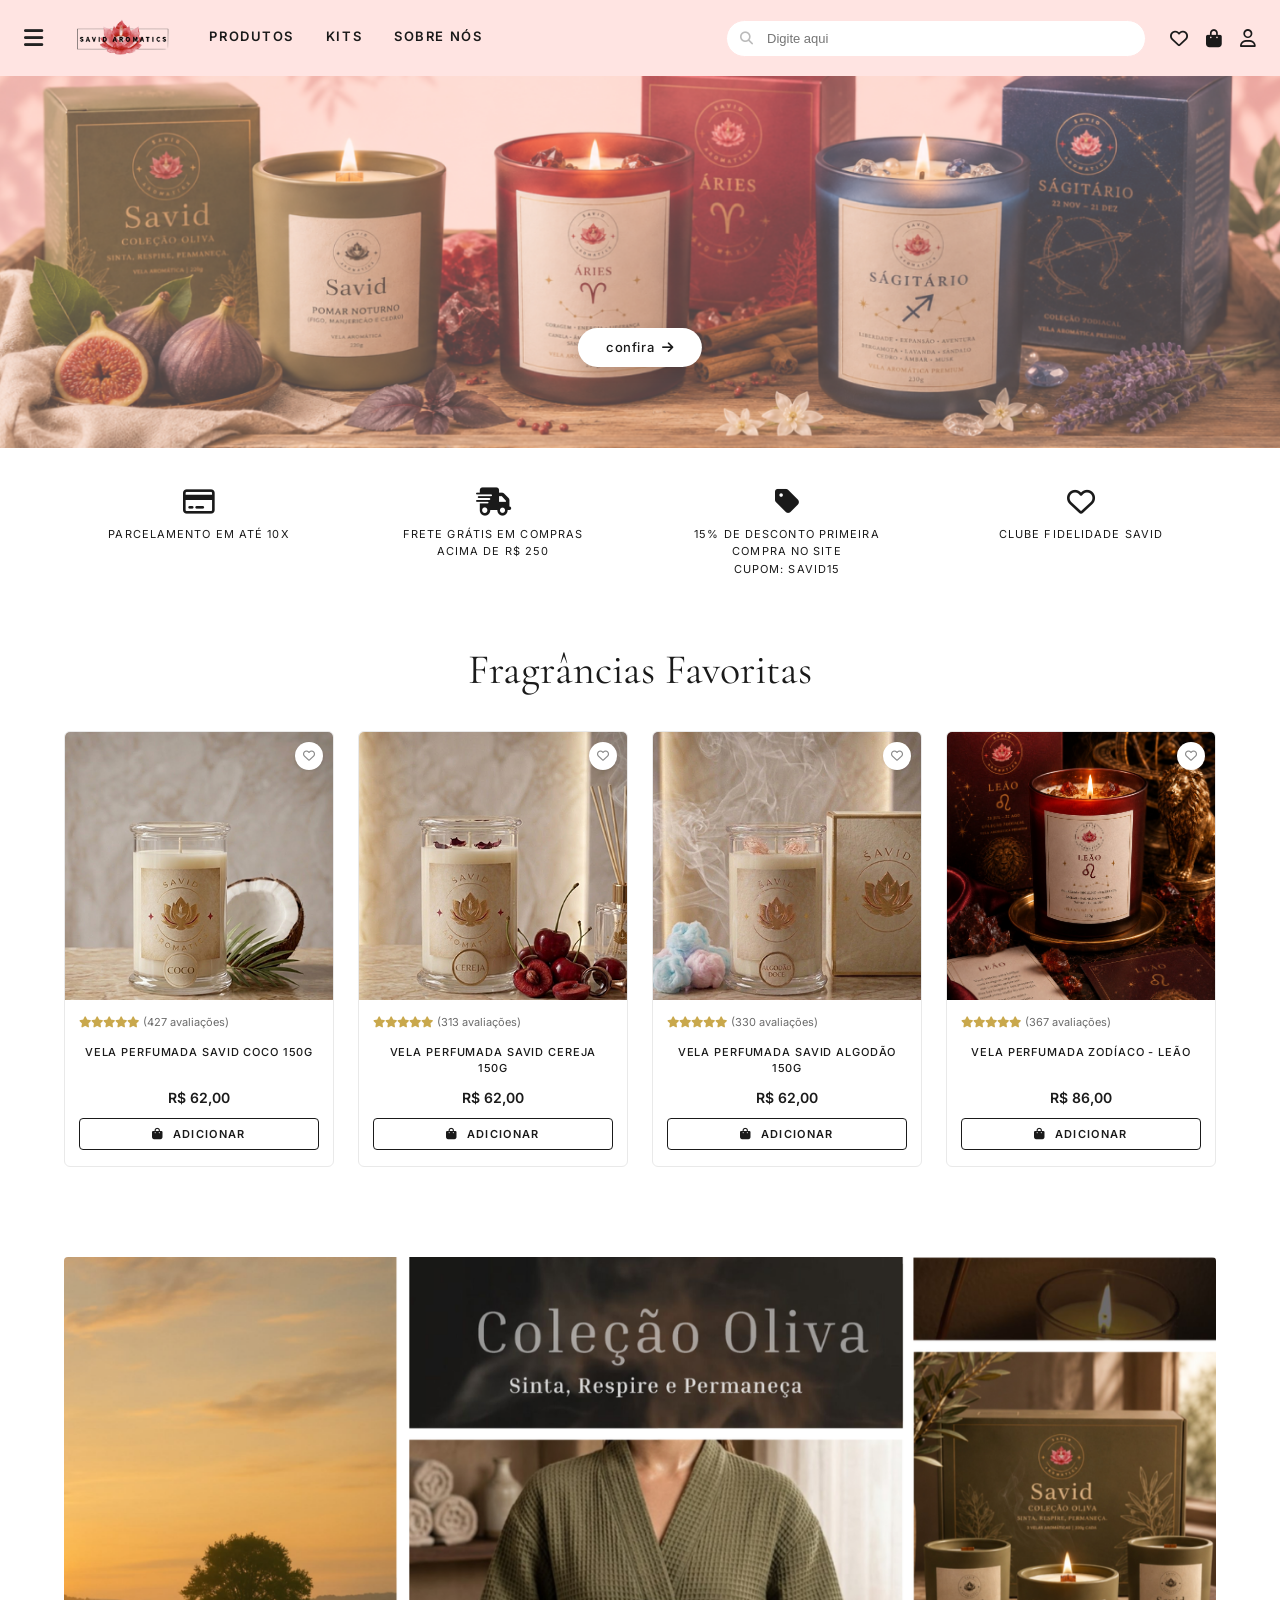
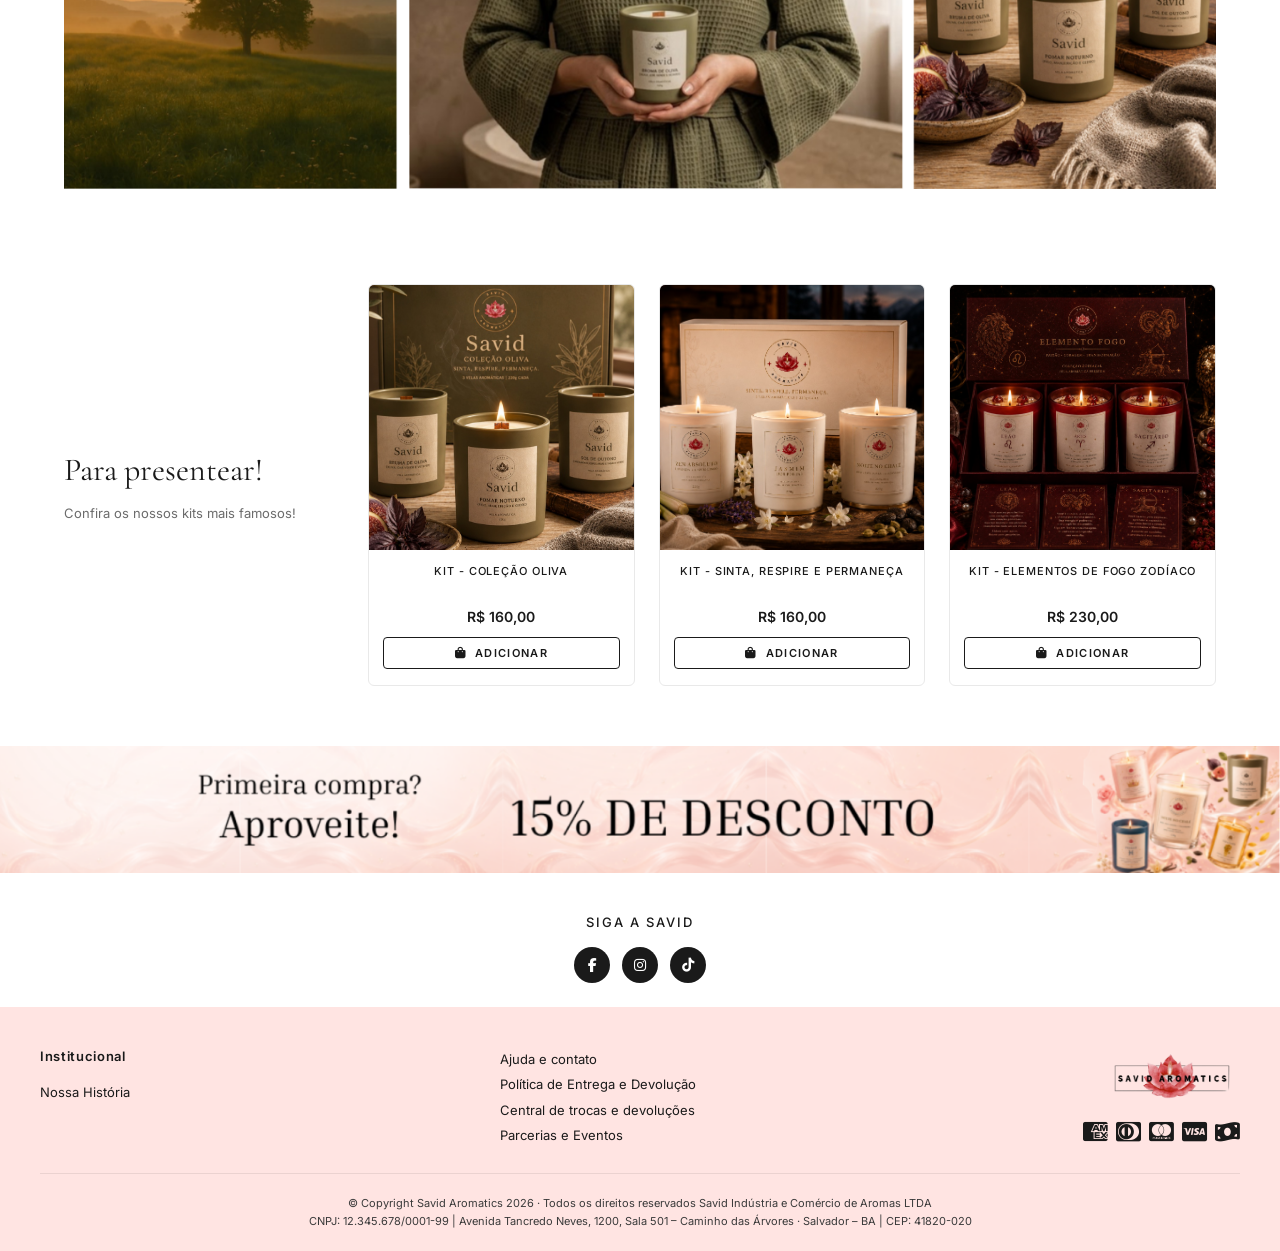
==== index.html @ 7ceeb20f "remove folder" ====
<!DOCTYPE html>
<html lang="pt-BR">
<head>
<meta charset="UTF-8">
<meta name="viewport" content="width=device-width,initial-scale=1">
<title>Savid Aromatics — Velas Perfumadas Artesanais</title>
<meta name="description" content="Velas perfumadas artesanais Savid Aromatics. Frete grátis acima de R$ 250 e parcelamento em até 10x.">
<link rel="icon" href="assets/logo.png">
<link rel="preconnect" href="https://fonts.googleapis.com">
<link href="https://fonts.googleapis.com/css2?family=Cormorant+Garamond:wght@400;500;600&family=Inter:wght@400;500;600;700&display=swap" rel="stylesheet">
<link rel="stylesheet" href="https://cdnjs.cloudflare.com/ajax/libs/font-awesome/6.5.1/css/all.min.css">
<link rel="stylesheet" href="assets/css/style.css">
</head>
<body data-page="home">
<div id="site-header"></div>

<section class="hero">
  <img src="assets/banner_hero.png" alt="Coleção Savid Aromatics — velas perfumadas">
  <a href="produtos.html" class="hero-cta">confira <i class="fa-solid fa-arrow-right"></i></a>
</section>

<section class="benefits">
  <div class="benefit"><i class="fa-regular fa-credit-card"></i><p>Parcelamento em até 10x</p></div>
  <div class="benefit"><i class="fa-solid fa-truck-fast"></i><p>Frete grátis em compras acima de R$ 250</p></div>
  <div class="benefit"><i class="fa-solid fa-tag"></i><p>15% de desconto primeira compra no site<br>Cupom: SAVID15</p></div>
  <div class="benefit"><i class="fa-regular fa-heart"></i><p>Clube fidelidade Savid</p></div>
</section>

<h2 class="section-title">Fragrâncias Favoritas</h2>
<div class="product-grid" id="favoritos-grid"></div>

<section class="mosaic">
  <img src="assets/oliva.png" alt="Coleção Oliva — sinta, respire e permaneça">
</section>

<section class="kits-row">
  <div class="kits-intro">
    <h3>Para presentear!</h3>
    <p>Confira os nossos kits mais famosos!</p>
  </div>
  <div id="kits-home" style="display:contents"></div>
</section>

<section class="promo-banner">
  <img src="assets/banner_desconto.png" alt="banner_desconto">
</section>

<div id="site-footer"></div>

<script src="data/products.js"></script>
<script src="assets/js/main.js"></script>
<script>
document.addEventListener('DOMContentLoaded', ()=>{
  renderProducts('#favoritos-grid', p => p.categoria==='vela' && p.destaque);
  // 3 kits home, rendered as plain cards in the grid columns
  const kits = (SAVID_PRODUCTS||[]).filter(p=>p.categoria==='kit' && p.destaque).slice(0,3);
  const host = document.getElementById('kits-home');
  host.innerHTML = kits.map(k=>`
    <article class="product-card">
      <a class="product-link" href="produto.html?id=${k.id}"><img src="${k.imagem}" alt="${k.nome}"></a>
      <div class="product-info">
        <p class="product-name">${k.nome}</p>
        <div class="product-price">R$ ${k.preco.toFixed(2).replace('.',',')}</div>
        <button class="btn-add" onclick="addToCart('${k.id}')"><i class="fa-solid fa-bag-shopping"></i> Adicionar</button>
      </div>
    </article>`).join('');
});
</script>
</body>
</html>
---- assets/css/style.css ----
/* ============================================
   SAVID AROMATICS - Design System
   ============================================ */
:root{
  --pink: #FFE4E2;          /* SEU NOVO ROSA: header/footer/barras */
  --pink-soft: #FFF1F0;     /* Um tom ainda mais suave para os hovers/filtros */
  --pink-banner: #FFE4E2;   /* Padronizado com a sua nova cor */
  --bg:#ffffff;
  --text:#1a1a1a;
  --muted:#6b6b6b;
  --border:#e9e9e9;
  --gold:#c9a84c;
  --font-serif:'Cormorant Garamond', 'Playfair Display', Georgia, serif;
  --font-sans:'Inter', 'Helvetica Neue', Arial, sans-serif;
  --container:1200px;
}
*{box-sizing:border-box;margin:0;padding:0}
html,body{font-family:var(--font-sans);color:var(--text);background:#fff;line-height:1.5;-webkit-font-smoothing:antialiased}
a{color:inherit;text-decoration:none}
img{max-width:100%;display:block}
button{font-family:inherit;cursor:pointer;border:none;background:none}
.container{max-width:var(--container);margin:0 auto;padding:0 24px}

/* =========== HEADER =========== */
.site-header{background:var(--pink);position:sticky;top:0;z-index:100}
.header-inner{display:flex;align-items:center;gap:24px;padding:14px 24px;max-width:1400px;margin:0 auto}
.menu-toggle{font-size:22px;color:#222}
.brand img{height:48px;width:auto}
.main-nav{display:flex;gap:32px;margin-left:8px}
.main-nav a{font-size:13px;letter-spacing:.12em;font-weight:600;text-transform:uppercase;color:#1a1a1a;padding:6px 0;border-bottom:2px solid transparent;transition:border-color .2s}
.main-nav a:hover,.main-nav a.active{border-color:#1a1a1a}
.search{flex:1;max-width:420px;margin-left:auto;position:relative}
.search input{width:100%;padding:10px 16px 10px 40px;border:1px solid #FFE4E2;border-radius:24px;background:#fff;font-size:13px;outline:none}
.search .fa-magnifying-glass{position:absolute;left:14px;top:50%;transform:translateY(-50%);color:#bbb;font-size:13px}
.header-icons{display:flex;gap:18px;align-items:center}
.header-icons a{font-size:18px;color:#1a1a1a;position:relative}
.cart-count{position:absolute;top:-6px;right:-8px;background:#1a1a1a;color:#fff;font-size:10px;width:16px;height:16px;border-radius:50%;display:flex;align-items:center;justify-content:center;font-weight:700}

/* =========== BREADCRUMB =========== */
.breadcrumb{padding:18px 24px;font-size:12px;color:var(--muted);max-width:1400px;margin:0 auto}
.breadcrumb a{color:var(--muted)}
.breadcrumb a:hover{color:#000}

/* =========== HERO =========== */
.hero{position:relative}
.hero img{width:100%;height:auto;display:block}
.hero-cta{position:absolute;left:50%;bottom:18%;transform:translateX(-50%);background:#fff;border:none;padding:10px 28px;border-radius:24px;font-size:13px;font-weight:500;letter-spacing:.05em;box-shadow:0 4px 14px rgba(0,0,0,.12);display:inline-flex;align-items:center;gap:8px}
.hero-cta:hover{background:#f8f8f8}

/* =========== BENEFITS BAR =========== */
.benefits{display:grid;grid-template-columns:repeat(4,1fr);gap:24px;padding:40px 24px;max-width:1200px;margin:0 auto}
.benefit{display:flex;flex-direction:column;align-items:center;text-align:center;gap:10px}
.benefit i{font-size:28px;color:#1a1a1a}
.benefit p{font-size:11px;letter-spacing:.1em;text-transform:uppercase;color:#1a1a1a;line-height:1.6;max-width:200px}

/* =========== SECTION TITLE =========== */
.section-title{font-family:var(--font-serif);font-weight:400;font-size:42px;text-align:center;margin:20px 0 30px;color:#1a1a1a}
.section-title.small{font-size:28px;text-align:left}

/* =========== PRODUCT GRID =========== */
.product-grid{display:grid;grid-template-columns:repeat(4,1fr);gap:24px;padding:0 24px 60px;max-width:1200px;margin:0 auto}
.product-card{background:#fff;border:1px solid var(--border);border-radius:6px;overflow:hidden;display:flex;flex-direction:column;transition:transform .25s, box-shadow .25s;position:relative}
.product-card:hover{transform:translateY(-4px);box-shadow:0 8px 24px rgba(0,0,0,.08)}
.product-card .fav{position:absolute;top:10px;right:10px;background:#fff;width:28px;height:28px;border-radius:50%;display:flex;align-items:center;justify-content:center;font-size:12px;color:#888;z-index:2;box-shadow:0 1px 3px rgba(0,0,0,.1)}
.product-card .fav:hover{color:#e85d6b}
.product-card a.product-link{display:block}
.product-card img{width:100%;aspect-ratio:1/1;object-fit:cover;background:#f3eee9}
.product-info{padding:14px 14px 16px;text-align:center;flex:1;display:flex;flex-direction:column;justify-content:space-between;gap:10px}
.product-name{font-size:11px;letter-spacing:.08em;text-transform:uppercase;color:#1a1a1a;font-weight:500;line-height:1.45;min-height:32px}
.product-price{font-size:14px;font-weight:600;color:#1a1a1a}
.btn-add{border:1px solid #1a1a1a;background:#fff;padding:8px 14px;font-size:11px;letter-spacing:.12em;font-weight:600;text-transform:uppercase;color:#1a1a1a;border-radius:4px;display:inline-flex;align-items:center;justify-content:center;gap:8px;transition:background .2s,color .2s;width:100%}
.btn-add:hover{background:#1a1a1a;color:#fff}
.btn-add i{font-size:12px}

/* =========== MOSAIC =========== */
.mosaic{padding:30px 24px 60px;max-width:1200px;margin:0 auto}
.mosaic img{width:100%;border-radius:4px}

/* =========== KITS ROW (Home) =========== */
.kits-row{display:grid;grid-template-columns:280px 1fr 1fr 1fr;gap:24px;padding:20px 24px 60px;max-width:1200px;margin:0 auto;align-items:center}
.kits-row .kits-intro h3{font-family:var(--font-serif);font-size:32px;font-weight:400;margin-bottom:10px}
.kits-row .kits-intro p{font-size:13px;color:var(--muted)}

/* =========== PROMO BANNER =========== */
/* =========== PROMO BANNER =========== */
.promo-banner {
  width: 100%;          /* Garante que o container do banner ocupe toda a largura */
  margin: 0;            /* Remove margens indesejadas */
  padding: 0;           /* Remove paddings que possam encolher a imagem */
  overflow: hidden;
}

.promo-banner img {
  width: 100%;          /* Força a imagem a esticar de ponta a ponta */
  height: auto;         /* Mantém a proporção correta da imagem */
  display: block;       /* Remove espacos em branco fantasmas abaixo da imagem */
  border-radius: 0;     /* Garante que as pontas fiquem retas nas laterais */
}

/* =========== FILTER BAR (catalog) =========== */
.catalog-header{max-width:1200px;margin:0 auto;padding:0 24px}
.catalog-header h1{font-family:var(--font-serif);font-size:34px;font-weight:400;margin-bottom:18px}
.filter-bar{background:var(--pink-soft);padding:12px 18px;border-radius:6px;display:flex;align-items:center;justify-content:space-between;font-size:13px;margin-bottom:30px;gap:16px}
.filter-bar .filter-icon{background:#1a1a1a;color:#fff;width:32px;height:32px;border-radius:50%;display:flex;align-items:center;justify-content:center;flex-shrink:0}
.filter-bar .total{color:#1a1a1a}
.filter-bar .sort{display:flex;align-items:center;gap:10px;margin-left:auto}
.filter-bar select{border:1px solid #ddd;padding:6px 12px;border-radius:4px;background:#fff;font-size:13px}

/* =========== KITS HERO IMG =========== */
.kits-hero{max-width:1200px;margin:0 auto 24px;padding:0 24px}
.kits-hero img{width:100%;border-radius:4px}

/* =========== ABOUT (Sobre) =========== */
.about-hero {
  position: relative;
  width: 100%;             /* Ocupa a largura total disponível */
  margin: 0;               /* Remove o margin: 0 auto para não centralizar com recheio */
  padding: 0;              /* Remove o padding lateral para a imagem encostar nos cantos */
}

.about-hero img {
  width: 100%;             /* Agora ela segue o pai, ocupando 100% real de canto a canto */
  display: block;
  border-radius: 0;
  height: auto;            /* Mantém a proporção da foto */
  object-fit: cover;
}
.about-hero h1{position:absolute;top:50%;left:50%;transform:translate(-50%,-50%);font-family:var(--font-serif);font-size:52px;letter-spacing:.3em;color:#fff;text-shadow:0 2px 12px rgba(0,0,0,.4);font-weight:400}
.about-block{max-width:1100px;margin:60px auto;padding:0 24px;display:grid;grid-template-columns:1fr 1fr;gap:50px;align-items:center}
.about-block.reverse{grid-template-columns:1fr 1fr}
.about-block h2 {
  font-family: var(--font-serif);
  font-size: 38px;         /* Aumentado para dar o destaque do Figma */
  font-weight: 400;
  margin-bottom: 24px;     /* Mais espaço elegante antes do parágrafo */
  color: #222;
}

.about-block p {
  font-size: 17px;         /* Letra maior para condizer com o Figma */
  color: #333;
  line-height: 1.8;        /* Linhas mais espaçadas e sofisticadas */
  margin-bottom: 20px;     /* Espaço entre os parágrafos */
  text-align: justify;
}

.about-block img{border-radius:4px}
.about-block img{border-radius:4px}
.about-vision{background:linear-gradient(rgba(0,0,0,.55),rgba(0,0,0,.55)),url('../banner-sobre.png') center/cover;padding:80px 24px;text-align:center;color:#fff}
.about-vision h2{font-family:var(--font-serif);font-size:34px;font-weight:400;margin-bottom:20px}
.about-vision p{max-width:900px;margin:0 auto;font-size:14px;line-height:1.8}
.values ul{list-style:disc;padding-left:20px;font-size:14px;line-height:2;color:#333}

/* =========== PRODUCT DETAIL =========== */
.pd-wrap{max-width:1100px;margin:20px auto 60px;padding:0 24px;display:grid;grid-template-columns:1fr 1fr;gap:50px}
.pd-img{background:#f6f1ec;border-radius:6px;overflow:hidden}
.pd-img img{width:100%;aspect-ratio:1/1;object-fit:cover}
.pd-info h1{font-family:var(--font-sans);font-size:18px;font-weight:600;letter-spacing:.08em;text-transform:uppercase;margin-bottom:8px;color:#1a1a1a}
.pd-rating{color:#e0b748;font-size:13px;margin-bottom:14px}
.pd-rating span{color:var(--muted);margin-left:8px;font-size:12px}
.pd-price{font-family:var(--font-serif);font-size:36px;font-weight:500;color:#1a1a1a;margin-bottom:4px}
.pd-installments{font-size:12px;color:var(--muted);margin-bottom:24px}
.pd-actions{display:flex;gap:12px;margin-bottom:24px;align-items:stretch}
.qty{display:flex;align-items:center;border:1px solid #1a1a1a;border-radius:4px;overflow:hidden}
.qty button{padding:0 14px;font-size:16px;color:#1a1a1a;background:#fff}
.qty span{padding:0 16px;font-size:14px;font-weight:600}
.pd-actions .btn-add{flex:1;background:var(--pink-soft);border-color:#1a1a1a;color:#1a1a1a;padding:12px}
.pd-actions .btn-add:hover{background:#1a1a1a;color:#fff}
.pd-extra{display:flex;gap:30px;padding-top:20px;border-top:1px solid var(--border);font-size:13px;color:var(--muted)}
.pd-extra a{display:flex;align-items:center;gap:8px}

/* =========== CART PAGE =========== */
.cart-wrap{max-width:1100px;margin:30px auto 60px;padding:0 24px;display:grid;grid-template-columns:1fr 360px;gap:40px}
.cart-items h1{font-family:var(--font-serif);font-size:34px;font-weight:400;margin-bottom:24px}
.cart-item{display:grid;grid-template-columns:90px 1fr auto auto;gap:16px;padding:18px 0;border-bottom:1px solid var(--border);align-items:center}
.cart-item img{width:90px;height:90px;object-fit:cover;border-radius:4px;background:#f3eee9}
.cart-item .name{font-size:12px;letter-spacing:.08em;text-transform:uppercase;font-weight:500;margin-bottom:6px}
.cart-item .price{font-size:14px;font-weight:600}
.cart-item .remove{color:var(--muted);font-size:14px}
.cart-item .remove:hover{color:#c0392b}
.cart-empty{padding:60px 0;text-align:center;color:var(--muted)}
.cart-summary{background:var(--pink-soft);border-radius:6px;padding:24px;height:fit-content;position:sticky;top:100px}
.cart-summary h3{font-family:var(--font-serif);font-size:22px;margin-bottom:18px;font-weight:500}
.cart-summary .line{display:flex;justify-content:space-between;font-size:14px;padding:8px 0}
.cart-summary .total{font-size:18px;font-weight:700;padding-top:14px;border-top:1px solid #e3bdb4;margin-top:8px}
.btn-primary{display:block;width:100%;background:#1a1a1a;color:#fff;text-align:center;padding:14px;border-radius:4px;font-size:12px;letter-spacing:.15em;text-transform:uppercase;font-weight:600;margin-top:18px;transition:background .2s}
.btn-primary:hover{background:#333}
.btn-secondary{display:block;width:100%;background:#fff;color:#1a1a1a;border:1px solid #1a1a1a;text-align:center;padding:12px;border-radius:4px;font-size:12px;letter-spacing:.15em;text-transform:uppercase;font-weight:600;margin-top:10px}

/* =========== USER PAGE =========== */
.user-wrap{max-width:900px;margin:40px auto 60px;padding:0 24px}
.user-wrap h1{font-family:var(--font-serif);font-size:34px;font-weight:400;text-align:center;margin-bottom:8px}
.user-wrap .subtitle{text-align:center;color:var(--muted);font-size:13px;margin-bottom:40px}
.user-tabs{display:flex;gap:8px;justify-content:center;margin-bottom:30px;border-bottom:1px solid var(--border)}
.user-tabs button{padding:12px 24px;font-size:13px;letter-spacing:.08em;text-transform:uppercase;font-weight:600;color:var(--muted);border-bottom:2px solid transparent}
.user-tabs button.active{color:#1a1a1a;border-bottom-color:#1a1a1a}
.user-form{max-width:420px;margin:0 auto;display:flex;flex-direction:column;gap:14px}
.user-form label{font-size:12px;letter-spacing:.08em;text-transform:uppercase;color:#1a1a1a;font-weight:600}
.user-form input{padding:12px 14px;border:1px solid #ddd;border-radius:4px;font-size:14px;outline:none;font-family:inherit}
.user-form input:focus{border-color:#1a1a1a}
.user-form .row{display:flex;flex-direction:column;gap:6px}
.user-form .forgot{font-size:12px;color:var(--muted);text-align:right}
.user-form .forgot:hover{color:#1a1a1a}

/* =========== FOOTER =========== */
.social{padding:40px 0 24px;text-align:center}
.social p{font-size:13px;letter-spacing:.15em;text-transform:uppercase;margin-bottom:14px;color:#1a1a1a;font-weight:500}
.social a{display:inline-flex;width:36px;height:36px;background:#1a1a1a;color:#fff;border-radius:50%;align-items:center;justify-content:center;margin:0 4px;font-size:14px}
.site-footer{background:var(--pink);padding:40px 24px 20px;color:#1a1a1a}
.footer-inner{max-width:1200px;margin:0 auto;display:grid;grid-template-columns:1.5fr 1.5fr 1fr;gap:40px;align-items:start}
.footer-col h4{font-size:13px;letter-spacing:.05em;font-weight:600;margin-bottom:14px}
.footer-col ul{list-style:none}
.footer-col li{font-size:13px;padding:3px 0;color:#1a1a1a}
.footer-col a:hover{text-decoration:underline}
.footer-brand{text-align:right}
.footer-brand img{height:60px;margin-left:auto;margin-bottom:14px}
.footer-brand .pay{display:flex;gap:8px;justify-content:flex-end;flex-wrap:wrap}
.footer-brand .pay i{font-size:22px;color:#1a1a1a}
.copyright{max-width:1200px;margin:24px auto 0;padding-top:20px;border-top:1px solid rgba(0,0,0,.08);font-size:11px;text-align:center;color:#3a3a3a;line-height:1.7}

/* =========== RESPONSIVE =========== */
@media (max-width:960px){
  .main-nav{display:none}
  .product-grid,.benefits{grid-template-columns:repeat(2,1fr)}
  .kits-row{grid-template-columns:1fr}
  .pd-wrap,.cart-wrap,.about-block{grid-template-columns:1fr}
  .footer-inner{grid-template-columns:1fr;text-align:center}
  .footer-brand{text-align:center}
  .footer-brand img{margin:0 auto 14px}
  .footer-brand .pay{justify-content:center}
  .about-hero h1{font-size:28px}
  .section-title{font-size:30px}
  .promo-banner{flex-direction:column;gap:8px;text-align:center}
}
@media (max-width:560px){
  .product-grid,.benefits{grid-template-columns:1fr 1fr}
  .search{display:none}
  .header-inner{gap:12px;padding:12px}
  .brand img{height:38px}
}
/* ==========================================================================
   SAVID AROMATICS - CORREÇÃO INTEGRADA E COMPATÍVEL
   ========================================================================== */

/* 1. Altera o menu original para FIXED de forma nativa e limpa */
.site-header {
    position: fixed !important;
    top: 0 !important;
    left: 0 !important;
    width: 100% !important;
    z-index: 1000 !important;
}

/* 2. Cria o recuo padrão no body para TODAS as páginas (Ajusta produtos, kits, etc.) */
body {
    padding-top: 76px !important; /* Altura exata da sua barra rosa + espaçamento */
}

/* 3. Ajuste exclusivo para a Home (index) não ter a faixa branca sob o banner */
body[data-page="home"] {
    padding-top: 0 !important;
}

/* 4. Reseta a seção de Visão (Quem Somos) removendo o fundo antigo */
.about-vision {
    background: none !important;
    background-color: transparent !important;
    padding: 0 !important;
    box-shadow: none !important;
    width: 100vw !important;
    position: relative !important;
    left: 50% !important;
    transform: translateX(-50%) !important;
    margin: 0 !important;
}

.about-vision img {
    width: 100% !important;
    max-width: 100vw !important;
    height: auto !important;
    display: block !important;
    border-radius: 0 !important;
}

.about-vision::before,
.about-vision::after,
.about-vision h2,
.about-vision p {
    content: none !important;
    display: none !important;
}

/* 5. Ajuste fino na página Quem Somos para o primeiro banner colar no menu */
body[data-page="sobre"] .about-hero {
    margin-top: 0 !important;
}/* =========== COMPORTAMENTO DO MENU SANDUÍCHE NO CELULAR =========== */
@media (max-width: 960px) {
    /* Faz o menu virar uma lista vertical escondida por padrão */
    .main-nav {
        display: none; 
        position: absolute;
        top: 100%; /* Fica logo abaixo da barra rosa */
        left: 0;
        width: 100%;
        background-color: var(--pink); /* Usa o seu novo rosa #FFE4E2 */
        flex-direction: column;
        gap: 0 !important;
        padding: 10px 0;
        box-shadow: 0 4px 10px rgba(0,0,0,0.05);
    }

    /* Estiliza os links dentro do menu mobile */
    .main-nav a {
        padding: 15px 24px !important;
        width: 100%;
        border-bottom: 1px solid rgba(0,0,0,0.05) !important;
    }

    /* Quando o JavaScript ativa o menu, ele aparece! */
    .main-nav.active {
        display: flex !important;
    }
}
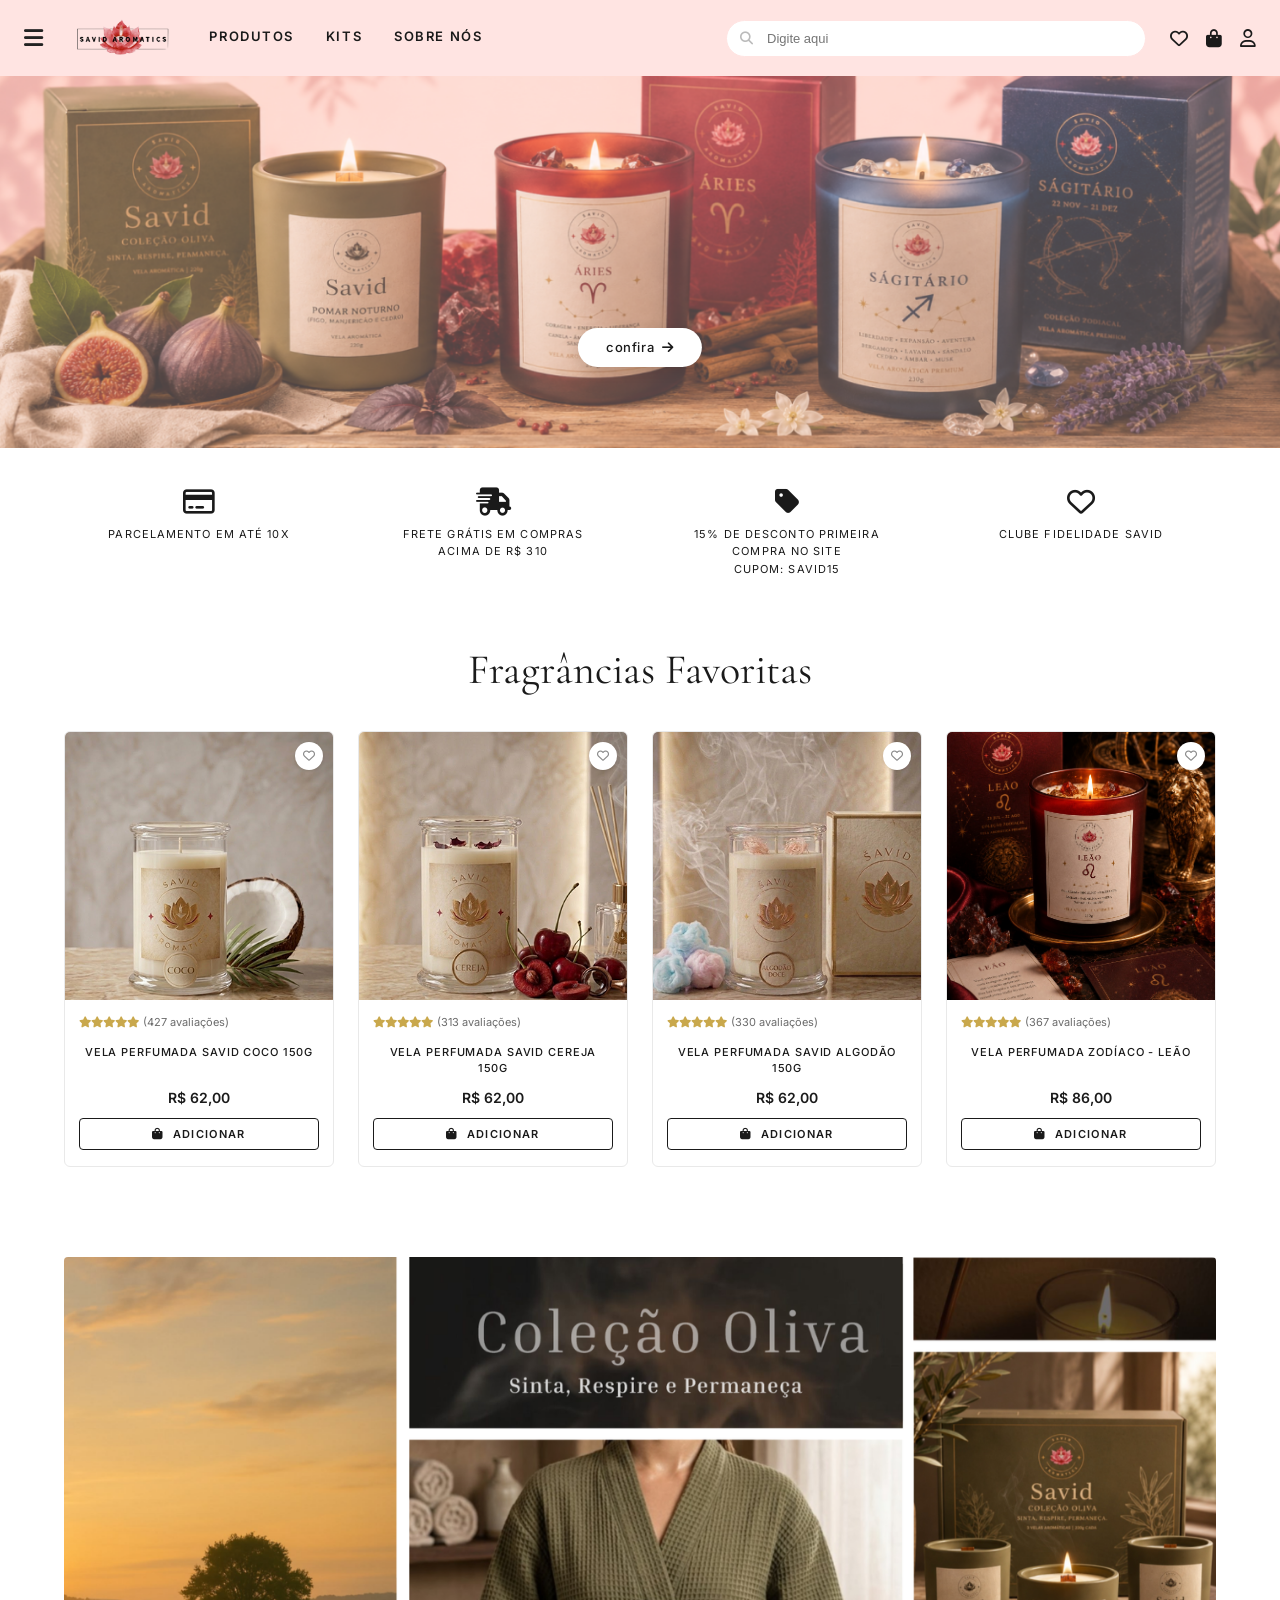
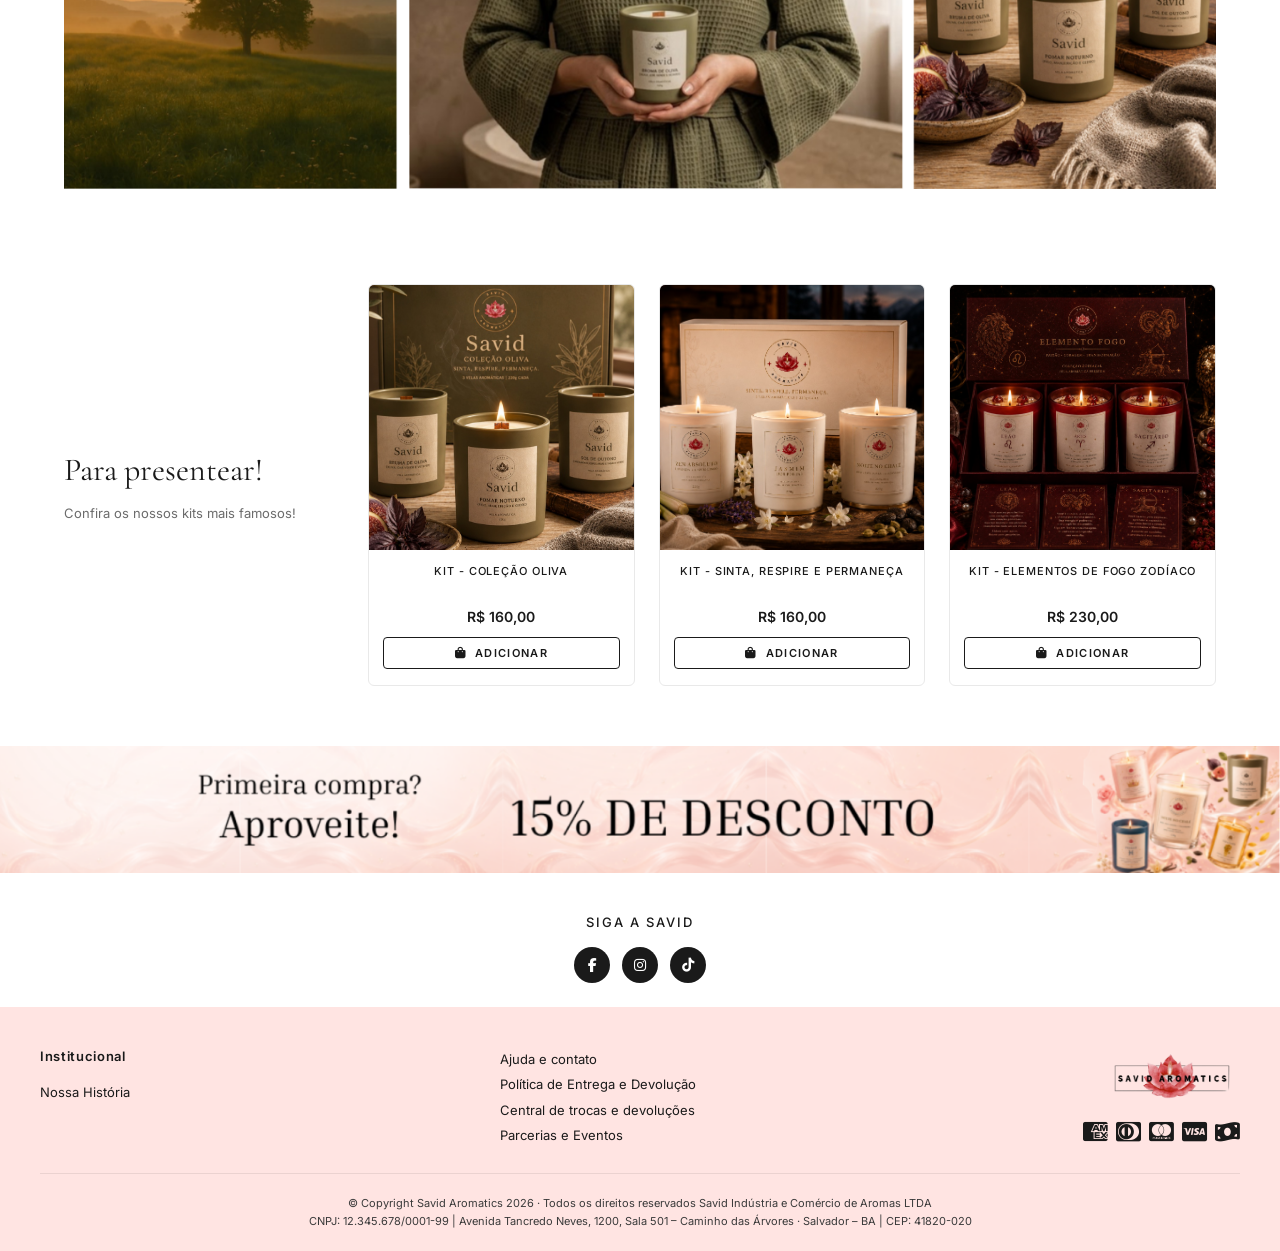
==== commit 6cc4f42a: "Alterei o texto do frete" ====
--- a/index.html
+++ b/index.html
@@ -21,7 +21,7 @@
 
 <section class="benefits">
   <div class="benefit"><i class="fa-regular fa-credit-card"></i><p>Parcelamento em até 10x</p></div>
-  <div class="benefit"><i class="fa-solid fa-truck-fast"></i><p>Frete grátis em compras acima de R$ 250</p></div>
+  <div class="benefit"><i class="fa-solid fa-truck-fast"></i><p>Frete grátis em compras acima de R$ 310</p></div>
   <div class="benefit"><i class="fa-solid fa-tag"></i><p>15% de desconto primeira compra no site<br>Cupom: SAVID15</p></div>
   <div class="benefit"><i class="fa-regular fa-heart"></i><p>Clube fidelidade Savid</p></div>
 </section>
